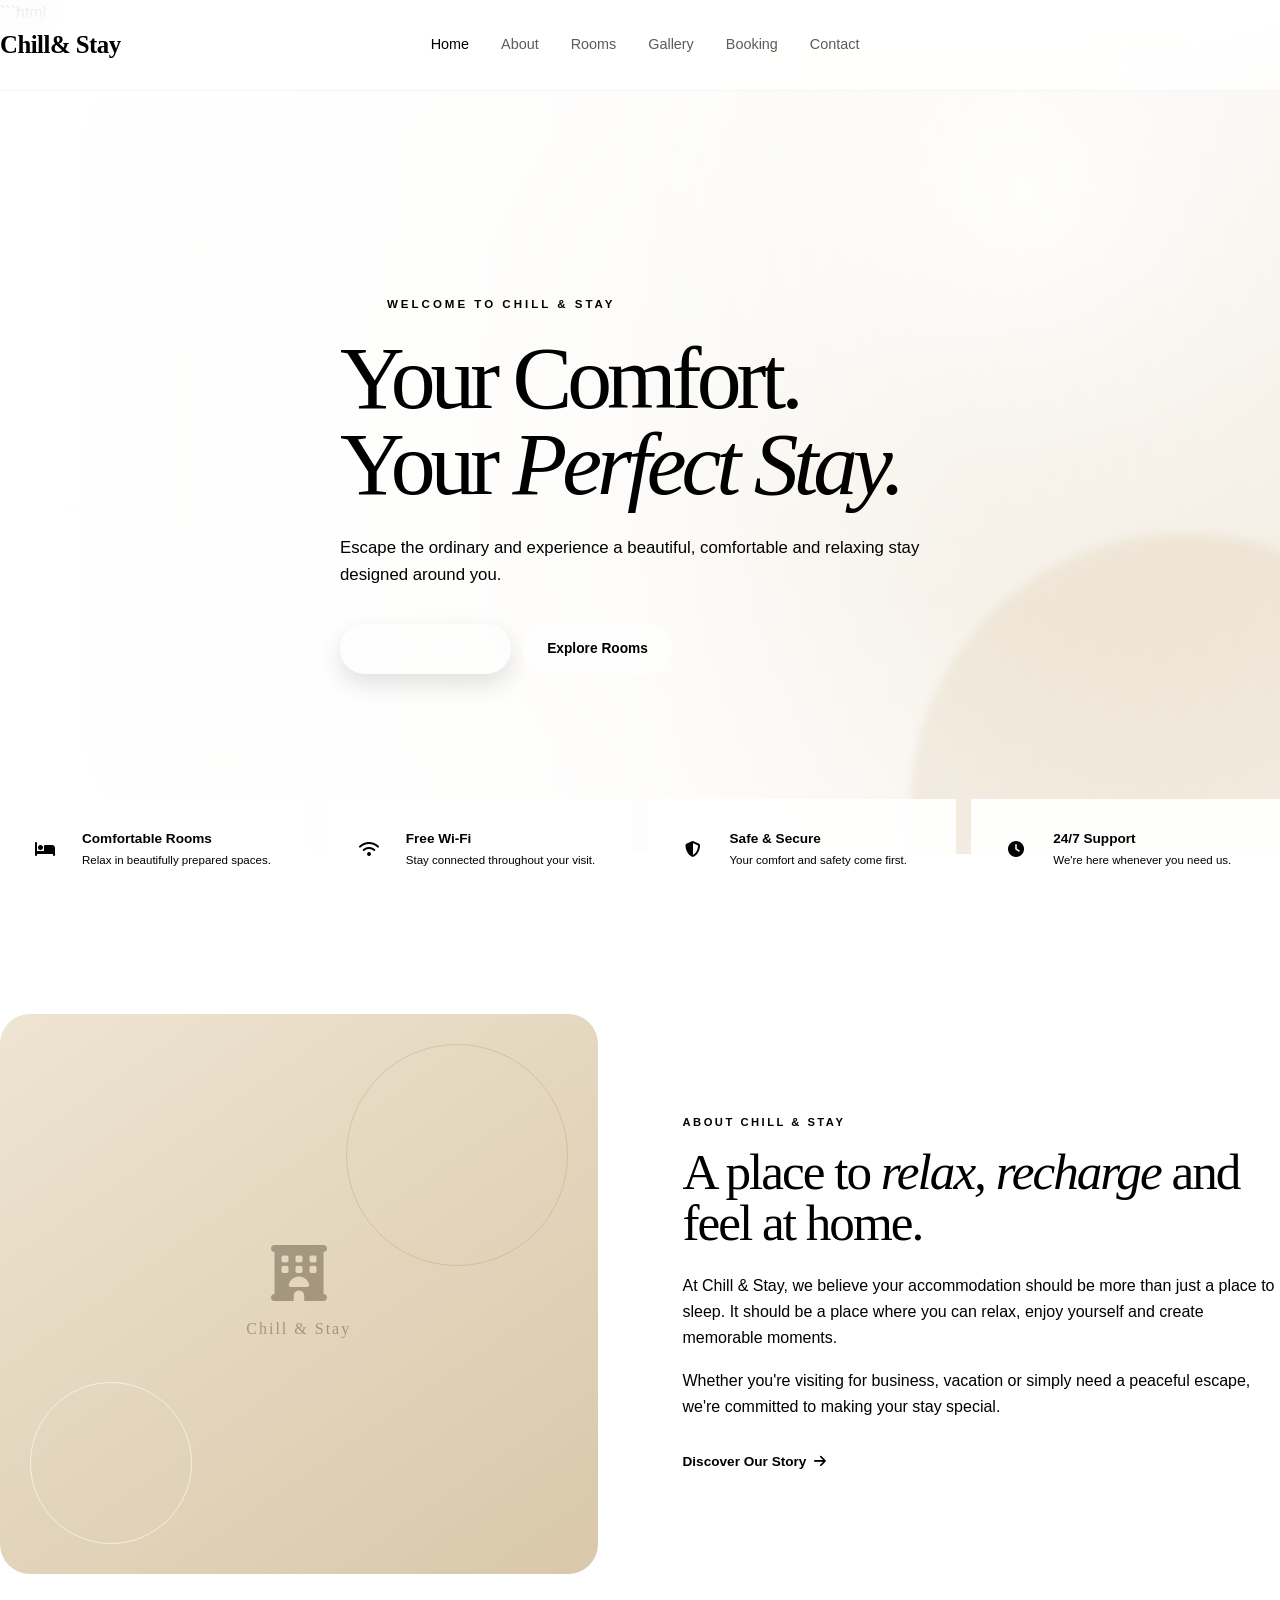
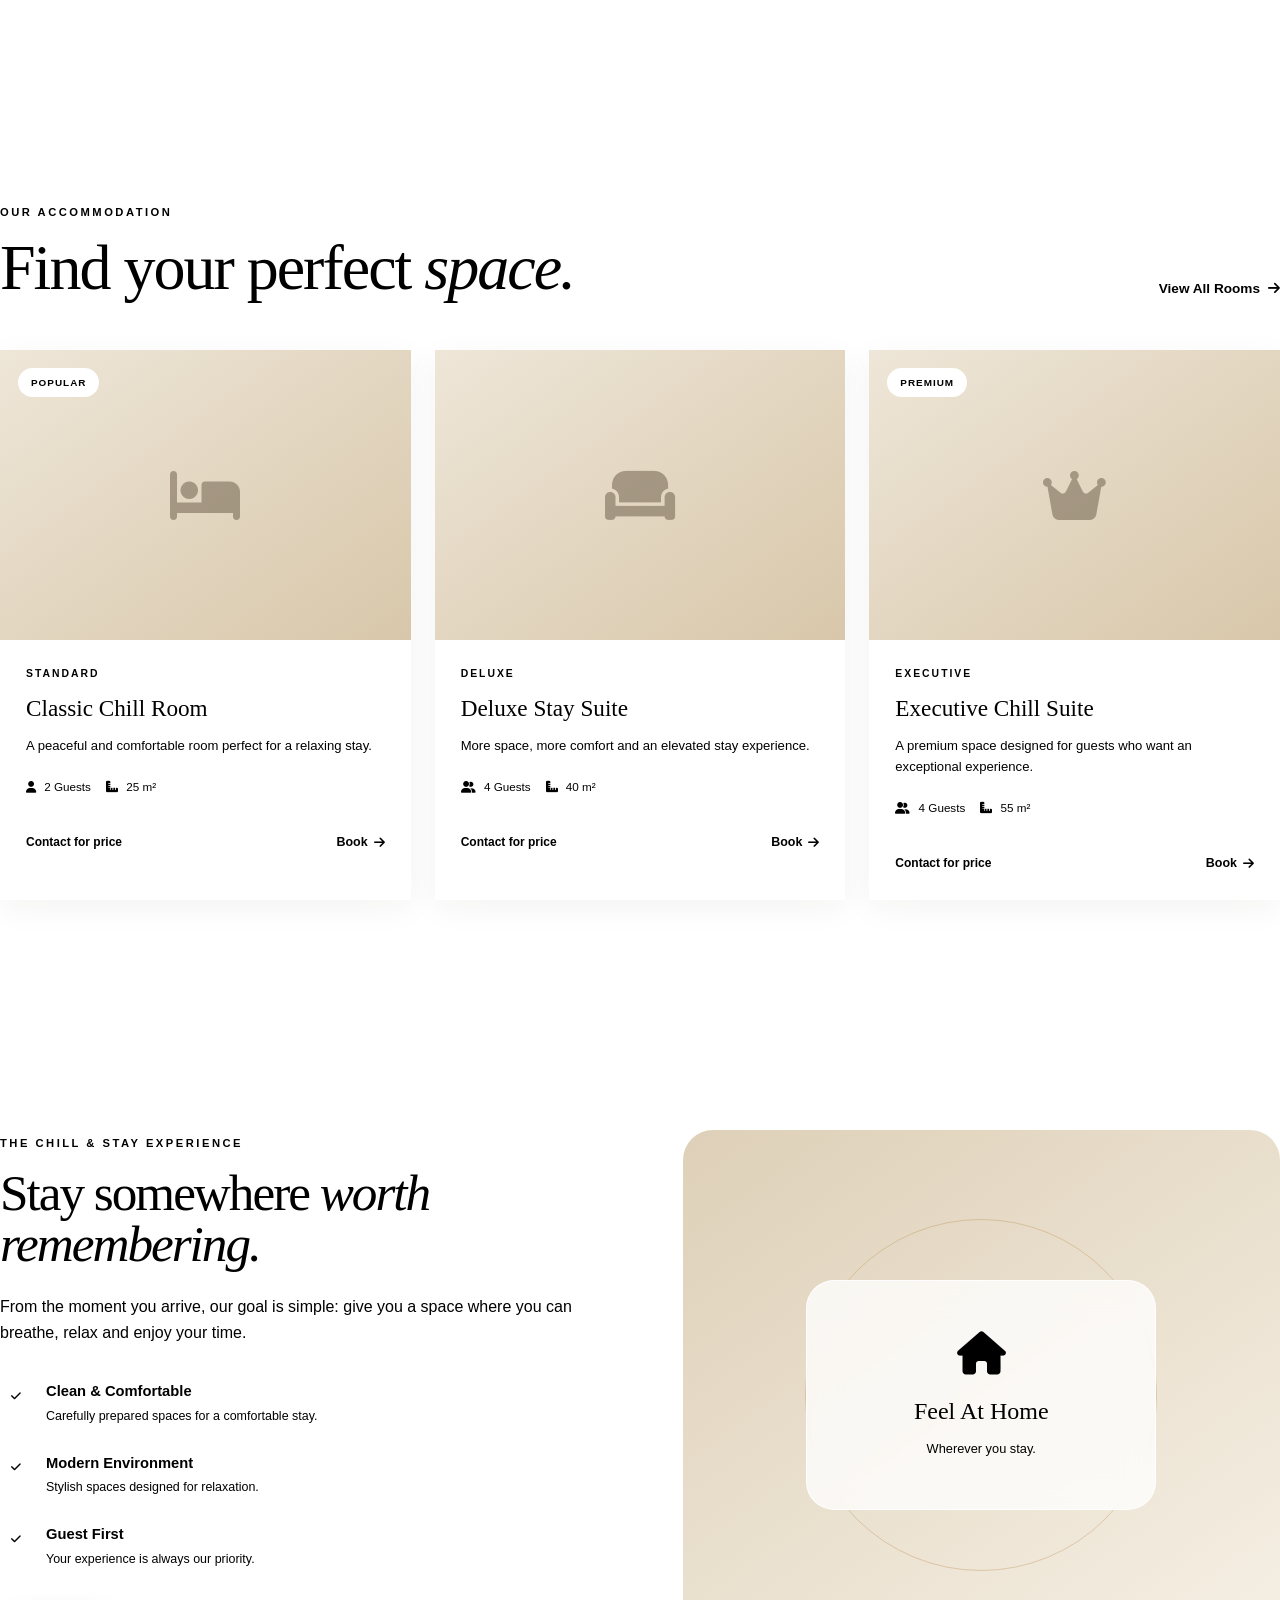
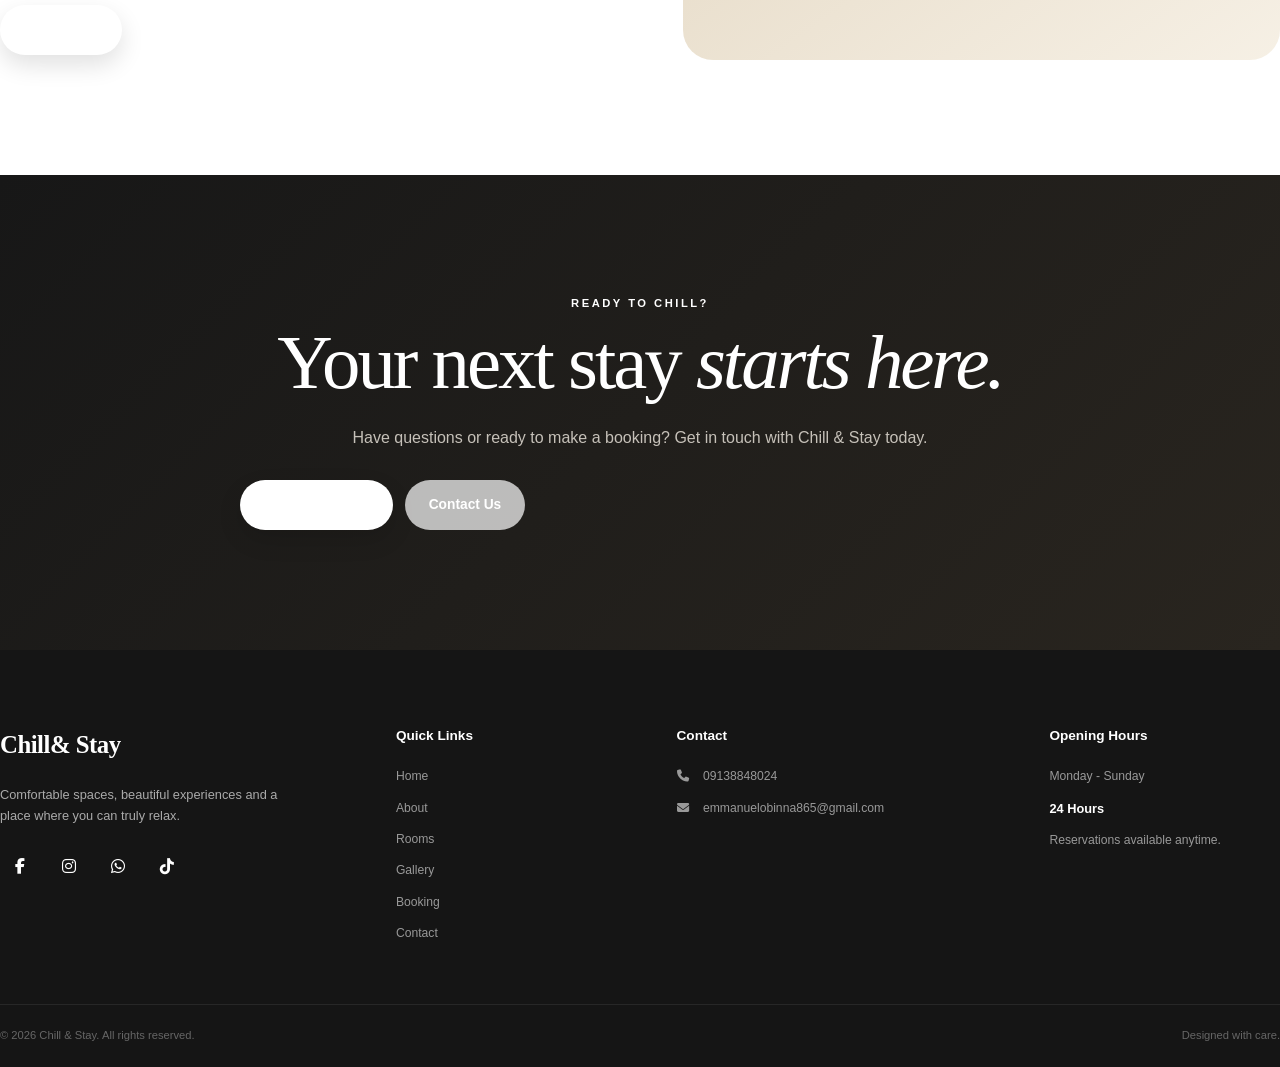
==== PROJECT/index.html @ f6506215 "Add files via upload" ====
```html
<!DOCTYPE html>
<html lang="en">

<head>
    <meta charset="UTF-8">
    <meta name="viewport" content="width=device-width, initial-scale=1.0">

    <title>Chill & Stay | Luxury Short Stay</title>

    <meta
        name="description"
        content="Chill & Stay offers comfortable, stylish and relaxing accommodation for short and extended stays."
    >

    <link rel="stylesheet" href="css/style.css">

    <link
        rel="stylesheet"
        href="https://cdnjs.cloudflare.com/ajax/libs/font-awesome/6.7.2/css/all.min.css"
    >
</head>

<body>

    <!-- ================= HEADER ================= -->

    <header class="header" id="header">

        <div class="container navbar">

            <a href="index.html" class="logo">
                <span>Chill</span> & Stay
            </a>

            <nav class="nav" id="nav">

                <a href="index.html" class="nav-link active">
                    Home
                </a>

                <a href="about.html" class="nav-link">
                    About
                </a>

                <a href="rooms.html" class="nav-link">
                    Rooms
                </a>

                <a href="gallery.html" class="nav-link">
                    Gallery
                </a>

                <a href="booking.html" class="nav-link">
                    Booking
                </a>

                <a href="contact.html" class="nav-link">
                    Contact
                </a>

            </nav>

            <a href="booking.html" class="nav-button">
                Book Now
            </a>

            <button
                class="menu-button"
                id="menuButton"
                aria-label="Open navigation menu"
            >
                <i class="fa-solid fa-bars"></i>
            </button>

        </div>

    </header>


    <!-- ================= HERO ================= -->

    <main>

        <section class="hero" id="home">

            <div class="hero-overlay"></div>

            <div class="container hero-content">

                <span class="hero-small-title">
                    WELCOME TO CHILL & STAY
                </span>

                <h1>
                    Your Comfort.
                    <br>
                    Your <span>Perfect Stay.</span>
                </h1>

                <p>
                    Escape the ordinary and experience a beautiful,
                    comfortable and relaxing stay designed around you.
                </p>

                <div class="hero-buttons">

                    <a href="booking.html" class="btn btn-primary">
                        Book Your Stay
                        <i class="fa-solid fa-arrow-right"></i>
                    </a>

                    <a href="rooms.html" class="btn btn-outline">
                        Explore Rooms
                    </a>

                </div>

            </div>

        </section>


        <!-- ================= QUICK INFO ================= -->

        <section class="quick-info">

            <div class="container quick-info-grid">

                <div class="info-card">

                    <div class="info-icon">
                        <i class="fa-solid fa-bed"></i>
                    </div>

                    <div>
                        <h3>Comfortable Rooms</h3>
                        <p>Relax in beautifully prepared spaces.</p>
                    </div>

                </div>


                <div class="info-card">

                    <div class="info-icon">
                        <i class="fa-solid fa-wifi"></i>
                    </div>

                    <div>
                        <h3>Free Wi-Fi</h3>
                        <p>Stay connected throughout your visit.</p>
                    </div>

                </div>


                <div class="info-card">

                    <div class="info-icon">
                        <i class="fa-solid fa-shield-halved"></i>
                    </div>

                    <div>
                        <h3>Safe & Secure</h3>
                        <p>Your comfort and safety come first.</p>
                    </div>

                </div>


                <div class="info-card">

                    <div class="info-icon">
                        <i class="fa-solid fa-clock"></i>
                    </div>

                    <div>
                        <h3>24/7 Support</h3>
                        <p>We're here whenever you need us.</p>
                    </div>

                </div>

            </div>

        </section>


        <!-- ================= ABOUT PREVIEW ================= -->

        <section class="about-preview section-padding">

            <div class="container about-grid">

                <div class="about-image">

                    <div class="image-placeholder">
                        <i class="fa-solid fa-hotel"></i>
                        <span>Chill & Stay</span>
                    </div>

                </div>


                <div class="about-content">

                    <span class="section-label">
                        ABOUT CHILL & STAY
                    </span>

                    <h2>
                        A place to
                        <span>relax, recharge</span>
                        and feel at home.
                    </h2>

                    <p>
                        At Chill & Stay, we believe your accommodation
                        should be more than just a place to sleep.
                        It should be a place where you can relax,
                        enjoy yourself and create memorable moments.
                    </p>

                    <p>
                        Whether you're visiting for business,
                        vacation or simply need a peaceful escape,
                        we're committed to making your stay special.
                    </p>

                    <a href="about.html" class="text-link">
                        Discover Our Story
                        <i class="fa-solid fa-arrow-right"></i>
                    </a>

                </div>

            </div>

        </section>


        <!-- ================= ROOMS PREVIEW ================= -->

        <section class="rooms-preview section-padding">

            <div class="container">

                <div class="section-heading">

                    <div>
                        <span class="section-label">
                            OUR ACCOMMODATION
                        </span>

                        <h2>
                            Find your perfect
                            <span>space.</span>
                        </h2>
                    </div>

                    <a href="rooms.html" class="text-link">
                        View All Rooms
                        <i class="fa-solid fa-arrow-right"></i>
                    </a>

                </div>


                <div class="room-grid">


                    <!-- ROOM 1 -->

                    <article class="room-card">

                        <div class="room-image">

                            <div class="image-placeholder">
                                <i class="fa-solid fa-bed"></i>
                            </div>

                            <span class="room-tag">
                                POPULAR
                            </span>

                        </div>

                        <div class="room-content">

                            <span class="room-type">
                                STANDARD
                            </span>

                            <h3>
                                Classic Chill Room
                            </h3>

                            <p>
                                A peaceful and comfortable room
                                perfect for a relaxing stay.
                            </p>

                            <div class="room-details">

                                <span>
                                    <i class="fa-solid fa-user"></i>
                                    2 Guests
                                </span>

                                <span>
                                    <i class="fa-solid fa-ruler-combined"></i>
                                    25 m²
                                </span>

                            </div>

                            <div class="room-bottom">

                                <span class="room-price">
                                    Contact for price
                                </span>

                                <a href="booking.html">
                                    Book
                                    <i class="fa-solid fa-arrow-right"></i>
                                </a>

                            </div>

                        </div>

                    </article>


                    <!-- ROOM 2 -->

                    <article class="room-card">

                        <div class="room-image">

                            <div class="image-placeholder">
                                <i class="fa-solid fa-couch"></i>
                            </div>

                        </div>

                        <div class="room-content">

                            <span class="room-type">
                                DELUXE
                            </span>

                            <h3>
                                Deluxe Stay Suite
                            </h3>

                            <p>
                                More space, more comfort and an
                                elevated stay experience.
                            </p>

                            <div class="room-details">

                                <span>
                                    <i class="fa-solid fa-user-group"></i>
                                    4 Guests
                                </span>

                                <span>
                                    <i class="fa-solid fa-ruler-combined"></i>
                                    40 m²
                                </span>

                            </div>

                            <div class="room-bottom">

                                <span class="room-price">
                                    Contact for price
                                </span>

                                <a href="booking.html">
                                    Book
                                    <i class="fa-solid fa-arrow-right"></i>
                                </a>

                            </div>

                        </div>

                    </article>


                    <!-- ROOM 3 -->

                    <article class="room-card">

                        <div class="room-image">

                            <div class="image-placeholder">
                                <i class="fa-solid fa-crown"></i>
                            </div>

                            <span class="room-tag">
                                PREMIUM
                            </span>

                        </div>

                        <div class="room-content">

                            <span class="room-type">
                                EXECUTIVE
                            </span>

                            <h3>
                                Executive Chill Suite
                            </h3>

                            <p>
                                A premium space designed for guests
                                who want an exceptional experience.
                            </p>

                            <div class="room-details">

                                <span>
                                    <i class="fa-solid fa-user-group"></i>
                                    4 Guests
                                </span>

                                <span>
                                    <i class="fa-solid fa-ruler-combined"></i>
                                    55 m²
                                </span>

                            </div>

                            <div class="room-bottom">

                                <span class="room-price">
                                    Contact for price
                                </span>

                                <a href="booking.html">
                                    Book
                                    <i class="fa-solid fa-arrow-right"></i>
                                </a>

                            </div>

                        </div>

                    </article>

                </div>

            </div>

        </section>


        <!-- ================= EXPERIENCE ================= -->

        <section class="experience section-padding">

            <div class="container experience-grid">

                <div class="experience-content">

                    <span class="section-label">
                        THE CHILL & STAY EXPERIENCE
                    </span>

                    <h2>
                        Stay somewhere
                        <span>worth remembering.</span>
                    </h2>

                    <p>
                        From the moment you arrive, our goal is simple:
                        give you a space where you can breathe,
                        relax and enjoy your time.
                    </p>


                    <div class="experience-list">

                        <div class="experience-item">

                            <i class="fa-solid fa-check"></i>

                            <div>
                                <h3>Clean & Comfortable</h3>
                                <p>
                                    Carefully prepared spaces for
                                    a comfortable stay.
                                </p>
                            </div>

                        </div>


                        <div class="experience-item">

                            <i class="fa-solid fa-check"></i>

                            <div>
                                <h3>Modern Environment</h3>
                                <p>
                                    Stylish spaces designed for
                                    relaxation.
                                </p>
                            </div>

                        </div>


                        <div class="experience-item">

                            <i class="fa-solid fa-check"></i>

                            <div>
                                <h3>Guest First</h3>
                                <p>
                                    Your experience is always
                                    our priority.
                                </p>
                            </div>

                        </div>

                    </div>

                    <a href="about.html" class="btn btn-primary">
                        Learn More
                    </a>

                </div>


                <div class="experience-visual">

                    <div class="experience-card">

                        <i class="fa-solid fa-house"></i>

                        <strong>
                            Feel At Home
                        </strong>

                        <span>
                            Wherever you stay.
                        </span>

                    </div>

                </div>

            </div>

        </section>


        <!-- ================= CTA ================= -->

        <section class="cta">

            <div class="container cta-content">

                <span class="section-label">
                    READY TO CHILL?
                </span>

                <h2>
                    Your next stay
                    <span>starts here.</span>
                </h2>

                <p>
                    Have questions or ready to make a booking?
                    Get in touch with Chill & Stay today.
                </p>

                <div class="cta-buttons">

                    <a href="booking.html" class="btn btn-primary">
                        Make a Booking
                    </a>

                    <a href="contact.html" class="btn btn-outline">
                        Contact Us
                    </a>

                </div>

            </div>

        </section>

    </main>


    <!-- ================= FOOTER ================= -->

    <footer class="footer">

        <div class="container footer-grid">


            <div class="footer-about">

                <a href="index.html" class="logo">
                    <span>Chill</span> & Stay
                </a>

                <p>
                    Comfortable spaces, beautiful experiences
                    and a place where you can truly relax.
                </p>

                <div class="social-links">

                    <a href="#" aria-label="Facebook">
                        <i class="fa-brands fa-facebook-f"></i>
                    </a>

                    <a href="#" aria-label="Instagram">
                        <i class="fa-brands fa-instagram"></i>
                    </a>

                    <a href="#" aria-label="WhatsApp">
                        <i class="fa-brands fa-whatsapp"></i>
                    </a>

                    <a href="#" aria-label="TikTok">
                        <i class="fa-brands fa-tiktok"></i>
                    </a>

                </div>

            </div>


            <div class="footer-column">

                <h3>Quick Links</h3>

                <a href="index.html">Home</a>
                <a href="about.html">About</a>
                <a href="rooms.html">Rooms</a>
                <a href="gallery.html">Gallery</a>
                <a href="booking.html">Booking</a>
                <a href="contact.html">Contact</a>

            </div>


            <div class="footer-column">

                <h3>Contact</h3>

                <a href="tel:09138848024">
                    <i class="fa-solid fa-phone"></i>
                    09138848024
                </a>

                <a href="mailto:emmanuelobinna865@gmail.com">
                    <i class="fa-solid fa-envelope"></i>
                    emmanuelobinna865@gmail.com
                </a>

            </div>


            <div class="footer-column">

                <h3>Opening Hours</h3>

                <p>
                    Monday - Sunday
                </p>

                <strong>
                    24 Hours
                </strong>

                <p>
                    Reservations available anytime.
                </p>

            </div>

        </div>


        <div class="footer-bottom">

            <div class="container">

                <p>
                    © 2026 Chill & Stay.
                    All rights reserved.
                </p>

                <p>
                    Designed with care.
                </p>

            </div>

        </div>

    </footer>


    <!-- ================= BACK TO TOP ================= -->

    <button
        class="back-to-top"
        id="backToTop"
        aria-label="Back to top"
    >
        <i class="fa-solid fa-arrow-up"></i>
    </button>


    <!-- JAVASCRIPT -->

    <script src="js/script.js"></script>

</body>

</html>
---- PROJECT/css/style.css ----
```css
/* =========================================================
   CHILL & STAY
   LUXURY LIGHT DESIGN
   ========================================================= */


/* =========================================================
   01. ROOT
   ========================================================= */

:root {
    --primary: #171717;
    --secondary: #55514b;
    --muted: #77736d;

    --cream: #f7f4ee;
    --cream-dark: #eee9df;
    --white: #ffffff;

    --gold: #b78a4a;
    --gold-light: #d0aa70;

    --border: #e7e1d7;

    --shadow: 0 20px 60px rgba(35, 30, 22, 0.10);
    --shadow-small: 0 10px 30px rgba(35, 30, 22, 0.08);

    --radius: 22px;
    --radius-small: 14px;

    --container: 1180px;

    --transition: 0.35s ease;
}


/* =========================================================
   02. RESET
   ========================================================= */

* {
    margin: 0;
    padding: 0;
    box-sizing: border-box;
}

html {
    scroll-behavior: smooth;
}

body {
    font-family:
        Inter,
        "Segoe UI",
        Arial,
        sans-serif;

    background: var(--white);

    color: var(--primary);

    line-height: 1.6;

    overflow-x: hidden;
}

body.no-scroll {
    overflow: hidden;
}

a {
    text-decoration: none;
    color: inherit;
}

button,
input,
textarea,
select {
    font: inherit;
}

button {
    border: none;
    cursor: pointer;
}

img {
    width: 100%;
    display: block;
}


/* =========================================================
   03. CONTAINER
   ========================================================= */

.container {
    width: min(92%, var(--container));

    margin: 0 auto;
}


/* =========================================================
   04. HEADER
   ========================================================= */

.header {
    position: fixed;

    top: 0;
    left: 0;

    width: 100%;

    z-index: 1000;

    padding: 22px 0;

    background: rgba(255, 255, 255, 0.82);

    backdrop-filter: blur(18px);

    -webkit-backdrop-filter: blur(18px);

    border-bottom: 1px solid rgba(0, 0, 0, 0.04);

    transition:
        padding var(--transition),
        box-shadow var(--transition),
        background var(--transition);
}

.header.scrolled {
    padding: 14px 0;

    background: rgba(255, 255, 255, 0.95);

    box-shadow: var(--shadow-small);
}

.navbar {
    display: flex;

    align-items: center;

    justify-content: space-between;

    gap: 30px;
}


/* =========================================================
   05. LOGO
   ========================================================= */

.logo {
    display: inline-flex;

    align-items: center;

    font-family: Georgia, "Times New Roman", serif;

    font-size: 1.55rem;

    font-weight: 700;

    letter-spacing: -0.5px;

    white-space: nowrap;
}

.logo span {
    color: var(--gold);
}


/* =========================================================
   06. NAVIGATION
   ========================================================= */

.nav {
    display: flex;

    align-items: center;

    gap: 32px;
}

.nav a {
    position: relative;

    color: #5f5b55;

    font-size: 0.9rem;

    font-weight: 500;

    transition: color var(--transition);
}

.nav a:hover,
.nav a.active {
    color: var(--primary);
}

.nav a::after {
    content: "";

    position: absolute;

    left: 0;

    bottom: -8px;

    width: 0;

    height: 2px;

    background: var(--gold);

    transition: width var(--transition);
}

.nav a:hover::after,
.nav a.active::after {
    width: 100%;
}


/* =========================================================
   07. NAV BUTTON
   ========================================================= */

.nav-button {
    display: inline-flex;

    align-items: center;

    justify-content: center;

    padding: 12px 22px;

    border-radius: 50px;

    background: var(--primary);

    color: white;

    font-size: 0.85rem;

    font-weight: 700;

    transition: var(--transition);
}

.nav-button:hover {
    background: var(--gold);

    transform: translateY(-2px);

    box-shadow:
        0 10px 25px rgba(183, 138, 74, 0.25);
}


/* =========================================================
   08. MENU BUTTON
   ========================================================= */

.menu-button {
    display: none;

    width: 44px;
    height: 44px;

    align-items: center;
    justify-content: center;

    border-radius: 50%;

    background: var(--cream);

    color: var(--primary);

    border: 1px solid var(--border);

    font-size: 1rem;
}


/* =========================================================
   09. HERO
   ========================================================= */

.hero {
    position: relative;

    min-height: 92vh;

    display: flex;

    align-items: center;

    overflow: hidden;

    background:
        linear-gradient(
            90deg,
            rgba(255, 255, 255, 0.97),
            rgba(255, 255, 255, 0.83),
            rgba(255, 255, 255, 0.20)
        ),
        radial-gradient(
            circle at 75% 50%,
            #e9ddc8,
            #f8f5ef 50%,
            #ffffff
        );
}

.hero::after {
    content: "";

    position: absolute;

    width: 550px;

    height: 550px;

    right: -180px;

    bottom: -230px;

    border-radius: 50%;

    background: rgba(183, 138, 74, 0.10);

    filter: blur(5px);
}

.hero-overlay {
    position: absolute;

    inset: 0;

    background:
        radial-gradient(
            circle at 80% 20%,
            rgba(255, 255, 255, 0.9),
            transparent 35%
        );
}

.hero-content {
    position: relative;

    z-index: 2;

    max-width: 720px;

    padding-top: 90px;
}

.hero-small-title {
    display: inline-flex;

    align-items: center;

    gap: 12px;

    margin-bottom: 22px;

    color: var(--gold);

    font-size: 0.72rem;

    font-weight: 800;

    letter-spacing: 3px;
}

.hero-small-title::before {
    content: "";

    width: 35px;

    height: 1px;

    background: var(--gold);
}

.hero h1 {
    font-family:
        Georgia,
        "Times New Roman",
        serif;

    font-size: clamp(3.5rem, 7vw, 6.5rem);

    font-weight: 500;

    line-height: 0.96;

    letter-spacing: -5px;

    color: var(--primary);

    margin-bottom: 28px;
}

.hero h1 span {
    color: var(--gold);

    font-style: italic;
}

.hero p {
    max-width: 600px;

    color: var(--secondary);

    font-size: 1.05rem;

    margin-bottom: 35px;
}


/* =========================================================
   10. BUTTONS
   ========================================================= */

.btn {
    display: inline-flex;

    align-items: center;

    justify-content: center;

    gap: 10px;

    min-height: 50px;

    padding: 13px 24px;

    border-radius: 50px;

    font-size: 0.86rem;

    font-weight: 700;

    transition: var(--transition);
}

.btn-primary {
    background: var(--primary);

    color: white;

    box-shadow:
        0 10px 25px rgba(0, 0, 0, 0.12);
}

.btn-primary:hover {
    background: var(--gold);

    transform: translateY(-3px);

    box-shadow:
        0 15px 30px rgba(183, 138, 74, 0.22);
}

.btn-outline {
    background: rgba(255, 255, 255, 0.7);

    color: var(--primary);

    border: 1px solid var(--border);
}

.btn-outline:hover {
    border-color: var(--gold);

    color: var(--gold);

    transform: translateY(-3px);
}

.hero-buttons,
.cta-buttons {
    display: flex;

    flex-wrap: wrap;

    gap: 12px;
}


/* =========================================================
   11. QUICK INFO
   ========================================================= */

.quick-info {
    position: relative;

    z-index: 5;

    margin-top: -55px;
}

.quick-info-grid {
    display: grid;

    grid-template-columns: repeat(4, 1fr);

    gap: 15px;
}

.info-card {
    display: flex;

    align-items: center;

    gap: 14px;

    padding: 22px;

    min-height: 100px;

    background:
        rgba(255, 255, 255, 0.94);

    border: 1px solid var(--border);

    border-radius: var(--radius);

    box-shadow: var(--shadow-small);

    transition: var(--transition);
}

.info-card:hover {
    transform: translateY(-7px);

    border-color: #d9c7a8;

    box-shadow: var(--shadow);
}

.info-icon {
    width: 46px;

    height: 46px;

    flex-shrink: 0;

    display: grid;

    place-items: center;

    border-radius: 14px;

    background: var(--cream);

    color: var(--gold);
}

.info-card h3 {
    font-size: 0.85rem;

    margin-bottom: 2px;
}

.info-card p {
    color: var(--muted);

    font-size: 0.72rem;
}


/* =========================================================
   12. SECTION
   ========================================================= */

.section-padding {
    padding: 115px 0;
}

.section-label {
    display: inline-block;

    margin-bottom: 14px;

    color: var(--gold);

    font-size: 0.7rem;

    font-weight: 800;

    letter-spacing: 2.5px;
}

.section-heading {
    display: flex;

    justify-content: space-between;

    align-items: flex-end;

    gap: 30px;

    margin-bottom: 50px;
}

.section-heading.centered {
    display: block;

    max-width: 720px;

    margin-left: auto;

    margin-right: auto;

    text-align: center;
}

.section-heading h2 {
    font-family:
        Georgia,
        "Times New Roman",
        serif;

    font-size: clamp(2.4rem, 5vw, 4.2rem);

    font-weight: 500;

    line-height: 1;

    letter-spacing: -2px;
}

.section-heading h2 span {
    color: var(--gold);

    font-style: italic;
}

.section-heading p {
    color: var(--muted);

    margin-top: 14px;
}


/* =========================================================
   13. ABOUT
   ========================================================= */

.about-preview {
    background: var(--cream);
}

.about-grid {
    display: grid;

    grid-template-columns: 1fr 1fr;

    align-items: center;

    gap: 85px;
}

.about-image {
    min-height: 560px;

    position: relative;

    overflow: hidden;

    border-radius: 30px;

    background:
        linear-gradient(
            145deg,
            #eee4d2,
            #d9c8a9
        );

    box-shadow: var(--shadow);
}

.about-image::before {
    content: "";

    position: absolute;

    width: 220px;
    height: 220px;

    top: 30px;
    right: 30px;

    border-radius: 50%;

    border: 1px solid rgba(183, 138, 74, 0.3);
}

.about-image::after {
    content: "";

    position: absolute;

    width: 160px;
    height: 160px;

    bottom: 30px;
    left: 30px;

    border-radius: 50%;

    border: 1px solid rgba(255, 255, 255, 0.6);
}

.image-placeholder {
    width: 100%;
    height: 100%;

    min-height: inherit;

    display: flex;

    flex-direction: column;

    align-items: center;

    justify-content: center;

    gap: 15px;

    color: rgba(70, 55, 35, 0.4);

    font-size: 3.5rem;
}

.image-placeholder span {
    font-family: Georgia, serif;

    font-size: 1rem;

    letter-spacing: 2px;
}

.about-content h2,
.experience-content h2 {
    font-family: Georgia, "Times New Roman", serif;

    font-size: clamp(2.4rem, 4vw, 4rem);

    font-weight: 500;

    line-height: 1;

    letter-spacing: -2px;

    margin-bottom: 25px;
}

.about-content h2 span,
.experience-content h2 span {
    color: var(--gold);

    font-style: italic;
}

.about-content p,
.experience-content > p {
    color: var(--secondary);

    margin-bottom: 18px;
}

.text-link {
    display: inline-flex;

    align-items: center;

    gap: 8px;

    margin-top: 14px;

    color: var(--gold);

    font-size: 0.85rem;

    font-weight: 800;

    transition: var(--transition);
}

.text-link:hover {
    gap: 14px;
}


/* =========================================================
   14. ROOMS
   ========================================================= */

.rooms-preview {
    background: white;
}

.room-grid {
    display: grid;

    grid-template-columns: repeat(3, 1fr);

    gap: 24px;
}

.room-card {
    overflow: hidden;

    background: white;

    border: 1px solid var(--border);

    border-radius: var(--radius);

    box-shadow: 0 8px 30px rgba(40, 35, 25, 0.05);

    transition: var(--transition);
}

.room-card:hover {
    transform: translateY(-9px);

    box-shadow: var(--shadow);

    border-color: #d9c6a4;
}

.room-image {
    position: relative;

    height: 290px;

    overflow: hidden;

    background:
        linear-gradient(
            145deg,
            #eee6d8,
            #d8c7aa
        );
}

.room-image .image-placeholder {
    min-height: 290px;

    transition: transform 0.5s ease;
}

.room-card:hover .room-image .image-placeholder {
    transform: scale(1.06);
}

.room-tag {
    position: absolute;

    top: 18px;
    left: 18px;

    padding: 7px 13px;

    border-radius: 50px;

    background: white;

    color: var(--gold);

    font-size: 0.62rem;

    font-weight: 800;

    letter-spacing: 1px;

    box-shadow: var(--shadow-small);
}

.room-content {
    padding: 26px;
}

.room-type {
    color: var(--gold);

    font-size: 0.65rem;

    font-weight: 800;

    letter-spacing: 2px;
}

.room-content h3 {
    font-family: Georgia, serif;

    font-size: 1.45rem;

    font-weight: 500;

    margin: 8px 0;
}

.room-content p {
    color: var(--muted);

    font-size: 0.82rem;

    margin-bottom: 22px;
}

.room-details {
    display: flex;

    flex-wrap: wrap;

    gap: 15px;

    padding-bottom: 18px;

    border-bottom: 1px solid var(--border);

    color: var(--secondary);

    font-size: 0.73rem;
}

.room-details i {
    color: var(--gold);

    margin-right: 5px;
}

.room-bottom {
    display: flex;

    align-items: center;

    justify-content: space-between;

    gap: 15px;

    padding-top: 18px;
}

.room-price {
    color: var(--secondary);

    font-size: 0.75rem;

    font-weight: 700;
}

.room-bottom a {
    display: inline-flex;

    align-items: center;

    gap: 6px;

    color: var(--gold);

    font-size: 0.78rem;

    font-weight: 800;

    transition: var(--transition);
}

.room-bottom a:hover {
    gap: 10px;
}


/* =========================================================
   15. EXPERIENCE
   ========================================================= */

.experience {
    background: var(--cream);
}

.experience-grid {
    display: grid;

    grid-template-columns: 1fr 1fr;

    gap: 85px;

    align-items: center;
}

.experience-list {
    display: grid;

    gap: 25px;

    margin: 35px 0;
}

.experience-item {
    display: flex;

    align-items: flex-start;

    gap: 14px;
}

.experience-item > i {
    width: 32px;

    height: 32px;

    flex-shrink: 0;

    display: grid;

    place-items: center;

    border-radius: 50%;

    background: white;

    color: var(--gold);

    box-shadow: var(--shadow-small);

    font-size: 0.7rem;
}

.experience-item h3 {
    font-size: 0.92rem;

    margin-bottom: 3px;
}

.experience-item p {
    color: var(--muted);

    font-size: 0.78rem;
}

.experience-visual {
    min-height: 530px;

    display: grid;

    place-items: center;

    border-radius: 30px;

    background:
        linear-gradient(
            145deg,
            #ded0b8,
            #f6f0e5
        );

    position: relative;

    overflow: hidden;
}

.experience-visual::before {
    content: "";

    position: absolute;

    width: 350px;
    height: 350px;

    border-radius: 50%;

    border: 1px solid rgba(183, 138, 74, 0.35);
}

.experience-card {
    position: relative;

    z-index: 2;

    width: min(75%, 350px);

    padding: 50px 30px;

    display: flex;

    flex-direction: column;

    align-items: center;

    text-align: center;

    gap: 8px;

    border-radius: 28px;

    background: rgba(255, 255, 255, 0.78);

    border: 1px solid rgba(255, 255, 255, 0.9);

    backdrop-filter: blur(15px);

    box-shadow: var(--shadow);
}

.experience-card i {
    color: var(--gold);

    font-size: 2.7rem;

    margin-bottom: 10px;
}

.experience-card strong {
    font-family: Georgia, serif;

    font-size: 1.5rem;

    font-weight: 500;
}

.experience-card span {
    color: var(--muted);

    font-size: 0.8rem;
}


/* =========================================================
   16. CTA
   ========================================================= */

.cta {
    padding: 120px 0;

    text-align: center;

    background:
        linear-gradient(
            135deg,
            #171717,
            #29251f
        );

    color: white;
}

.cta-content {
    max-width: 800px;

    margin: auto;
}

.cta h2 {
    font-family: Georgia, serif;

    font-size: clamp(2.8rem, 6vw, 5.3rem);

    font-weight: 500;

    line-height: 0.95;

    letter-spacing: -3px;

    margin-bottom: 25px;
}

.cta h2 span {
    color: var(--gold-light);

    font-style: italic;
}

.cta p {
    max-width: 600px;

    margin: 0 auto 30px;

    color: #c6c1b9;
}

.cta .btn-primary {
    background: white;

    color: var(--primary);
}

.cta .btn-primary:hover {
    background: var(--gold-light);
}


/* =========================================================
   17. PAGE HERO
   ========================================================= */

.page-hero {
    min-height: 55vh;

    display: flex;

    align-items: center;

    justify-content: center;

    text-align: center;

    padding-top: 100px;

    background:
        radial-gradient(
            circle at center,
            #eee5d5,
            #ffffff 65%
        );
}

.page-hero .container {
    max-width: 800px;
}

.page-hero span {
    color: var(--gold);

    font-size: 0.7rem;

    font-weight: 800;

    letter-spacing: 3px;
}

.page-hero h1 {
    font-family: Georgia, serif;

    font-size: clamp(3.2rem, 7vw, 5.8rem);

    font-weight: 500;

    line-height: 1;

    letter-spacing: -4px;

    margin: 15px 0;
}

.page-hero p {
    color: var(--muted);
}


/* =========================================================
   18. FEATURES
   ========================================================= */

.feature-grid {
    display: grid;

    grid-template-columns: repeat(4, 1fr);

    gap: 20px;
}

.feature-card {
    padding: 32px;

    border-radius: var(--radius);

    background: white;

    border: 1px solid var(--border);

    box-shadow: 0 8px 30px rgba(35, 30, 22, 0.04);

    transition: var(--transition);
}

.feature-card:hover {
    transform: translateY(-8px);

    border-color: #d9c6a4;

    box-shadow: var(--shadow);
}

.feature-card i {
    color: var(--gold);

    font-size: 1.4rem;

    margin-bottom: 20px;
}

.feature-card h3 {
    margin-bottom: 8px;
}

.feature-card p {
    color: var(--muted);

    font-size: 0.8rem;
}


/* =========================================================
   19. FILTERS
   ========================================================= */

.filter-buttons,
.gallery-filters {
    display: flex;

    justify-content: center;

    flex-wrap: wrap;

    gap: 9px;

    margin-bottom: 40px;
}

.filter-btn,
.gallery-filter {
    padding: 10px 18px;

    border-radius: 50px;

    background: white;

    color: var(--secondary);

    border: 1px solid var(--border);

    transition: var(--transition);
}

.filter-btn:hover,
.filter-btn.active,
.gallery-filter:hover,
.gallery-filter.active {
    background: var(--primary);

    color: white;

    border-color: var(--primary);
}


/* =========================================================
   20. GALLERY
   ========================================================= */

.gallery-grid {
    display: grid;

    grid-template-columns: repeat(3, 1fr);

    gap: 18px;
}

.gallery-item {
    position: relative;

    min-height: 320px;

    overflow: hidden;

    border-radius: var(--radius);

    background:
        linear-gradient(
            145deg,
            #eee5d7,
            #d6c4a6
        );

    border: 1px solid var(--border);

    transition: var(--transition);
}

.gallery-item:hover {
    transform: translateY(-5px);

    box-shadow: var(--shadow);
}

.gallery-placeholder {
    width: 100%;
    height: 100%;

    min-height: 320px;

    display: flex;

    flex-direction: column;

    align-items: center;

    justify-content: center;

    gap: 15px;

    color: rgba(80, 60, 35, 0.35);

    font-size: 2.5rem;
}

.gallery-placeholder span {
    font-family: Georgia, serif;

    color: rgba(60, 50, 40, 0.55);

    font-size: 0.95rem;

    letter-spacing: 1px;
}

.gallery-view {
    position: absolute;

    right: 18px;

    bottom: 18px;

    width: 44px;
    height: 44px;

    display: grid;

    place-items: center;

    border-radius: 50%;

    background: rgba(255, 255, 255, 0.85);

    color: var(--primary);

    transition: var(--transition);

    box-shadow: var(--shadow-small);
}

.gallery-view:hover {
    background: var(--gold);

    color: white;

    transform: rotate(10deg);
}


/* =========================================================
   21. LIGHTBOX
   ========================================================= */

.lightbox {
    position: fixed;

    inset: 0;

    z-index: 2000;

    display: none;

    align-items: center;

    justify-content: center;

    padding: 25px;

    background: rgba(20, 18, 15, 0.88);

    backdrop-filter: blur(10px);
}

.lightbox.active {
    display: flex;
}

.lightbox-content {
    width: min(900px, 90vw);

    height: min(650px, 80vh);

    overflow: hidden;

    border-radius: 25px;

    background: var(--cream);

    box-shadow: 0 30px 100px rgba(0, 0, 0, 0.35);
}

.lightbox-placeholder {
    height: 100%;

    display: flex;

    flex-direction: column;

    align-items: center;

    justify-content: center;

    gap: 15px;

    color: rgba(80, 60, 35, 0.35);

    font-size: 4rem;
}

.lightbox-placeholder span {
    font-family: Georgia, serif;

    color: var(--secondary);

    font-size: 1rem;
}

.lightbox-close,
.lightbox-prev,
.lightbox-next {
    position: absolute;

    width: 48px;
    height: 48px;

    display: grid;

    place-items: center;

    border-radius: 50%;

    background: white;

    color: var(--primary);

    transition: var(--transition);

    box-shadow: var(--shadow-small);
}

.lightbox-close:hover,
.lightbox-prev:hover,
.lightbox-next:hover {
    background: var(--gold);

    color: white;
}

.lightbox-close {
    top: 25px;

    right: 25px;
}

.lightbox-prev {
    left: 25px;
}

.lightbox-next {
    right: 25px;
}


/* =========================================================
   22. FORMS
   ========================================================= */

.booking-grid {
    display: grid;

    grid-template-columns: 1.45fr 0.7fr;

    gap: 55px;

    align-items: start;
}

.booking-form-wrapper,
.contact-form-wrapper {
    padding: 38px;

    border-radius: 28px;

    background: white;

    border: 1px solid var(--border);

    box-shadow: var(--shadow-small);
}

.booking-form {
    display: grid;

    gap: 20px;
}

.form-row {
    display: grid;

    grid-template-columns: 1fr 1fr;

    gap: 18px;
}

.form-group {
    display: flex;

    flex-direction: column;

    gap: 8px;
}

.form-group label {
    color: var(--primary);

    font-size: 0.78rem;

    font-weight: 700;
}

.form-group input,
.form-group select,
.form-group textarea {
    width: 100%;

    padding: 14px 16px;

    outline: none;

    border-radius: 12px;

    background: #faf9f6;

    color: var(--primary);

    border: 1px solid var(--border);

    transition: var(--transition);
}

.form-group input::placeholder,
.form-group textarea::placeholder {
    color: #aaa49b;
}

.form-group input:focus,
.form-group select:focus,
.form-group textarea:focus {
    background: white;

    border-color: var(--gold);

    box-shadow:
        0 0 0 4px rgba(183, 138, 74, 0.09);
}

.form-group textarea {
    resize: vertical;

    min-height: 140px;
}

.form-error {
    color: #c0392b;

    font-size: 0.68rem;
}

.booking-submit {
    width: fit-content;

    margin-top: 5px;
}


/* =========================================================
   23. BOOKING SIDEBAR
   ========================================================= */

.booking-sidebar {
    display: grid;

    gap: 16px;

    position: sticky;

    top: 100px;
}

.booking-info-card {
    padding: 25px;

    border-radius: var(--radius);

    background: var(--cream);

    border: 1px solid var(--border);

    transition: var(--transition);
}

.booking-info-card:hover {
    transform: translateY(-4px);

    box-shadow: var(--shadow-small);
}

.booking-info-icon {
    width: 45px;
    height: 45px;

    display: grid;

    place-items: center;

    border-radius: 13px;

    background: white;

    color: var(--gold);

    margin-bottom: 15px;
}

.booking-info-card h3 {
    font-family: Georgia, serif;

    font-weight: 500;

    margin-bottom: 5px;
}

.booking-info-card p {
    color: var(--muted);

    font-size: 0.78rem;

    margin-bottom: 9px;
}

.booking-info-card a {
    color: var(--gold);

    font-size: 0.8rem;

    font-weight: 800;

    word-break: break-word;
}


/* =========================================================
   24. CONTACT
   ========================================================= */

.contact-grid {
    display: grid;

    grid-template-columns: 0.9fr 1.1fr;

    gap: 70px;

    align-items: start;
}

.contact-info h2 {
    font-family: Georgia, serif;

    font-size: clamp(2.5rem, 5vw, 4.1rem);

    font-weight: 500;

    line-height: 1;

    letter-spacing: -2px;

    margin-bottom: 20px;
}

.contact-info h2 span {
    color: var(--gold);

    font-style: italic;
}

.contact-info > p {
    max-width: 520px;

    color: var(--secondary);

    margin-bottom: 35px;
}

.contact-list {
    display: grid;

    gap: 25px;
}

.contact-item {
    display: flex;

    align-items: center;

    gap: 15px;
}

.contact-icon {
    width: 48px;
    height: 48px;

    display: grid;

    place-items: center;

    flex-shrink: 0;

    border-radius: 14px;

    background: var(--cream);

    color: var(--gold);
}

.contact-item span {
    display: block;

    color: var(--muted);

    font-size: 0.72rem;
}

.contact-item a,
.contact-item strong {
    font-size: 0.88rem;
}

.contact-item a {
    transition: var(--transition);
}

.contact-item a:hover {
    color: var(--gold);
}

.contact-social {
    margin-top: 40px;

    padding-top: 30px;

    border-top: 1px solid var(--border);
}

.contact-social > span {
    display: block;

    color: var(--muted);

    font-size: 0.75rem;

    margin-bottom: 15px;
}


/* =========================================================
   25. SOCIAL
   ========================================================= */

.social-links {
    display: flex;

    gap: 9px;
}

.social-links a {
    width: 40px;
    height: 40px;

    display: grid;

    place-items: center;

    border-radius: 50%;

    background: var(--cream);

    border: 1px solid var(--border);

    color: var(--secondary);

    transition: var(--transition);
}

.social-links a:hover {
    background: var(--gold);

    color: white;

    border-color: var(--gold);

    transform: translateY(-3px);
}


/* =========================================================
   26. FAQ
   ========================================================= */

.faq-section {
    background: var(--cream);
}

.faq-container {
    max-width: 850px;

    margin: auto;
}

.faq-item {
    border-bottom: 1px solid var(--border);
}

.faq-question {
    width: 100%;

    display: flex;

    align-items: center;

    justify-content: space-between;

    gap: 20px;

    padding: 23px 0;

    background: transparent;

    color: var(--primary);

    text-align: left;

    font-weight: 700;
}

.faq-question i {
    color: var(--gold);

    transition: var(--transition);
}

.faq-item.active .faq-question i {
    transform: rotate(45deg);
}

.faq-answer {
    max-height: 0;

    overflow: hidden;

    transition: max-height 0.4s ease;
}

.faq-answer p {
    color: var(--muted);

    font-size: 0.84rem;

    padding-bottom: 22px;
}


/* =========================================================
   27. FOOTER
   ========================================================= */

.footer {
    padding-top: 75px;

    background: #151515;

    color: white;
}

.footer-grid {
    display: grid;

    grid-template-columns: 1.5fr 1fr 1.4fr 1fr;

    gap: 50px;

    padding-bottom: 60px;
}

.footer .logo {
    color: white;
}

.footer-about p {
    max-width: 300px;

    color: #aaa;

    font-size: 0.8rem;

    margin: 20px 0;
}

.footer-column {
    display: flex;

    flex-direction: column;

    gap: 12px;
}

.footer-column h3 {
    color: white;

    font-size: 0.85rem;

    margin-bottom: 8px;
}

.footer-column a,
.footer-column p {
    color: #999;

    font-size: 0.76rem;

    transition: var(--transition);
}

.footer-column a:hover {
    color: var(--gold-light);
}

.footer-column strong {
    color: white;

    font-size: 0.8rem;
}

.footer-column i {
    width: 18px;

    color: var(--gold-light);

    margin-right: 5px;
}

.footer-bottom {
    padding: 22px 0;

    border-top: 1px solid rgba(255, 255, 255, 0.08);
}

.footer-bottom .container {
    display: flex;

    align-items: center;

    justify-content: space-between;

    gap: 20px;
}

.footer-bottom p {
    color: #666;

    font-size: 0.7rem;
}


/* =========================================================
   28. TOAST
   ========================================================= */

.toast {
    position: fixed;

    right: 25px;

    bottom: 25px;

    z-index: 3000;

    display: flex;

    align-items: center;

    gap: 10px;

    padding: 14px 18px;

    border-radius: 14px;

    background: white;

    color: var(--primary);

    border: 1px solid var(--border);

    box-shadow: var(--shadow);

    transform: translateY(120px);

    opacity: 0;

    pointer-events: none;

    transition: var(--transition);
}

.toast.show {
    transform: translateY(0);

    opacity: 1;
}

.toast i {
    color: #3c9a63;
}


/* =========================================================
   29. BACK TO TOP
   ========================================================= */

.back-to-top {
    position: fixed;

    right: 25px;

    bottom: 25px;

    z-index: 900;

    width: 45px;

    height: 45px;

    display: grid;

    place-items: center;

    border-radius: 50%;

    background: var(--primary);

    color: white;

    opacity: 0;

    visibility: hidden;

    transform: translateY(20px);

    transition: var(--transition);

    box-shadow: var(--shadow-small);
}

.back-to-top.show {
    opacity: 1;

    visibility: visible;

    transform: translateY(0);
}

.back-to-top:hover {
    background: var(--gold);

    transform: translateY(-4px);
}


/* =========================================================
   30. ANIMATIONS
   ========================================================= */

.reveal {
    opacity: 0;

    transform: translateY(30px);

    transition:
        opacity 0.8s ease,
        transform 0.8s ease;
}

.reveal.visible {
    opacity: 1;

    transform: translateY(0);
}


/* =========================================================
   31. TABLET
   ========================================================= */

@media (max-width: 1000px) {

    .nav {
        gap: 18px;
    }

    .nav-button {
        display: none;
    }

    .quick-info-grid {
        grid-template-columns: repeat(2, 1fr);
    }

    .room-grid {
        grid-template-columns: repeat(2, 1fr);
    }

    .feature-grid {
        grid-template-columns: repeat(2, 1fr);
    }

    .footer-grid {
        grid-template-columns: repeat(2, 1fr);
    }

    .about-grid,
    .experience-grid {
        gap: 45px;
    }

    .booking-grid,
    .contact-grid {
        gap: 35px;
    }
}


/* =========================================================
   32. MOBILE
   ========================================================= */

@media (max-width: 760px) {

    .header {
        padding: 15px 0;
    }

    .navbar {
        gap: 12px;
    }

    .menu-button {
        display: flex;
    }

    .nav {
        position: absolute;

        top: calc(100% + 10px);

        left: 4%;

        width: 92%;

        padding: 25px;

        flex-direction: column;

        align-items: flex-start;

        gap: 8px;

        border-radius: 20px;

        background: rgba(255, 255, 255, 0.97);

        border: 1px solid var(--border);

        box-shadow: var(--shadow);

        backdrop-filter: blur(20px);

        transform: translateY(-15px);

        opacity: 0;

        visibility: hidden;

        transition: var(--transition);
    }

    .nav.open {
        transform: translateY(0);

        opacity: 1;

        visibility: visible;
    }

    .nav > a {
        width: 100%;

        padding: 10px 0;
    }

    .nav > a::after {
        display: none;
    }

    .hero {
        min-height: 88vh;

        background:
            radial-gradient(
                circle at 80% 30%,
                #e8ddca,
                #ffffff 55%
            );
    }

    .hero-content {
        padding-top: 65px;
    }

    .hero h1 {
        font-size: clamp(3.2rem, 15vw, 5.3rem);

        letter-spacing: -3px;
    }

    .hero p {
        font-size: 0.92rem;
    }

    .hero-buttons {
        flex-direction: column;

        align-items: stretch;
    }

    .quick-info {
        margin-top: -25px;
    }

    .quick-info-grid {
        grid-template-columns: 1fr;
    }

    .section-padding {
        padding: 80px 0;
    }

    .section-heading {
        display: block;
    }

    .section-heading .text-link {
        margin-top: 18px;
    }

    .about-grid,
    .experience-grid,
    .booking-grid,
    .contact-grid {
        grid-template-columns: 1fr;
    }

    .about-image {
        min-height: 400px;
    }

    .room-grid {
        grid-template-columns: 1fr;
    }

    .feature-grid {
        grid-template-columns: 1fr;
    }

    .gallery-grid {
        grid-template-columns: 1fr;
    }

    .booking-sidebar {
        position: static;
    }

    .form-row {
        grid-template-columns: 1fr;
    }

    .booking-form-wrapper,
    .contact-form-wrapper {
        padding: 23px;
    }

    .footer-grid {
        grid-template-columns: 1fr;

        gap: 35px;
    }

    .footer-bottom .container {
        flex-direction: column;

        text-align: center;
    }

    .page-hero {
        min-height: 45vh;
    }

    .page-hero h1 {
        letter-spacing: -2px;
    }

    .lightbox-prev {
        left: 10px;
    }

    .lightbox-next {
        right: 10px;
    }
}


/* =========================================================
   33. SMALL PHONES
   ========================================================= */

@media (max-width: 420px) {

    .logo {
        font-size: 1.25rem;
    }

    .hero h1 {
        font-size: 3.1rem;
    }

    .btn {
        width: 100%;
    }

    .room-bottom {
        align-items: flex-start;

        flex-direction: column;
    }

    .room-image,
    .room-image .image-placeholder {
        min-height: 240px;

        height: 240px;
    }

    .gallery-item,
    .gallery-placeholder {
        min-height: 270px;
    }
}
```
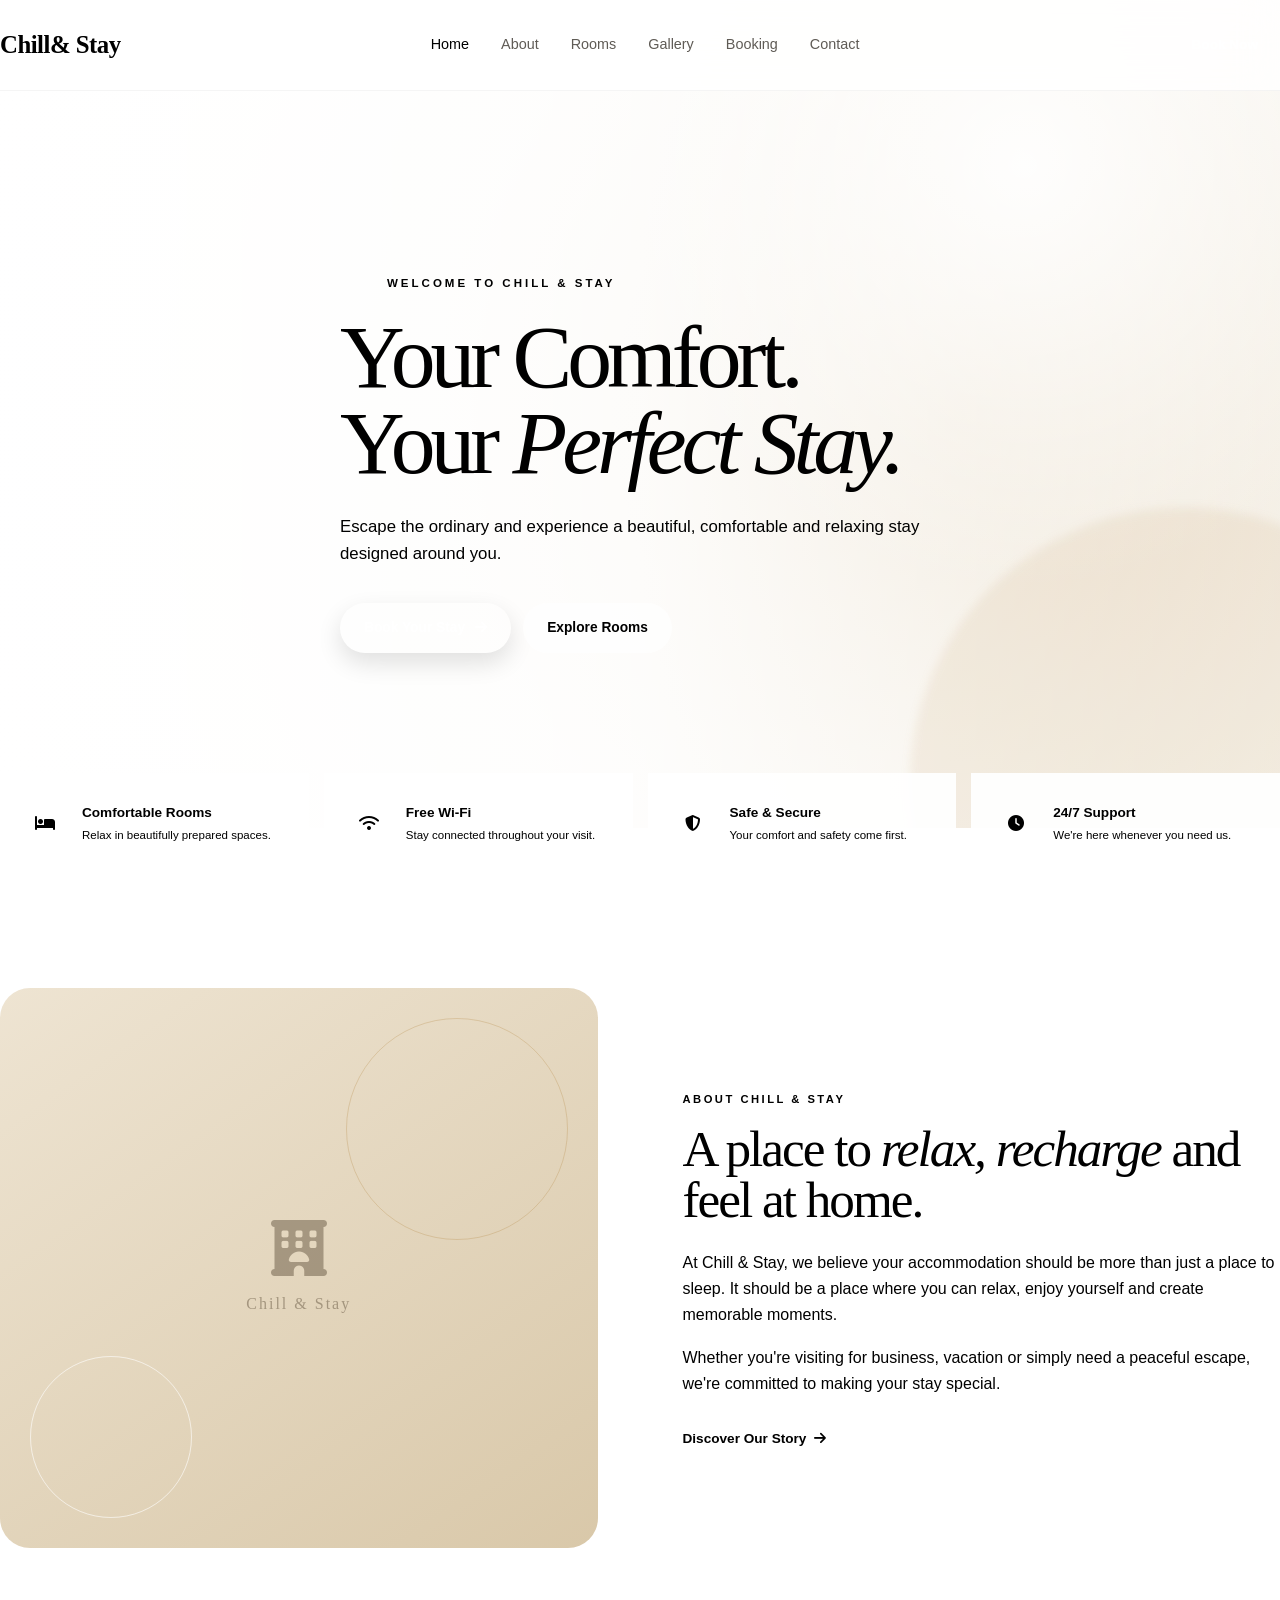
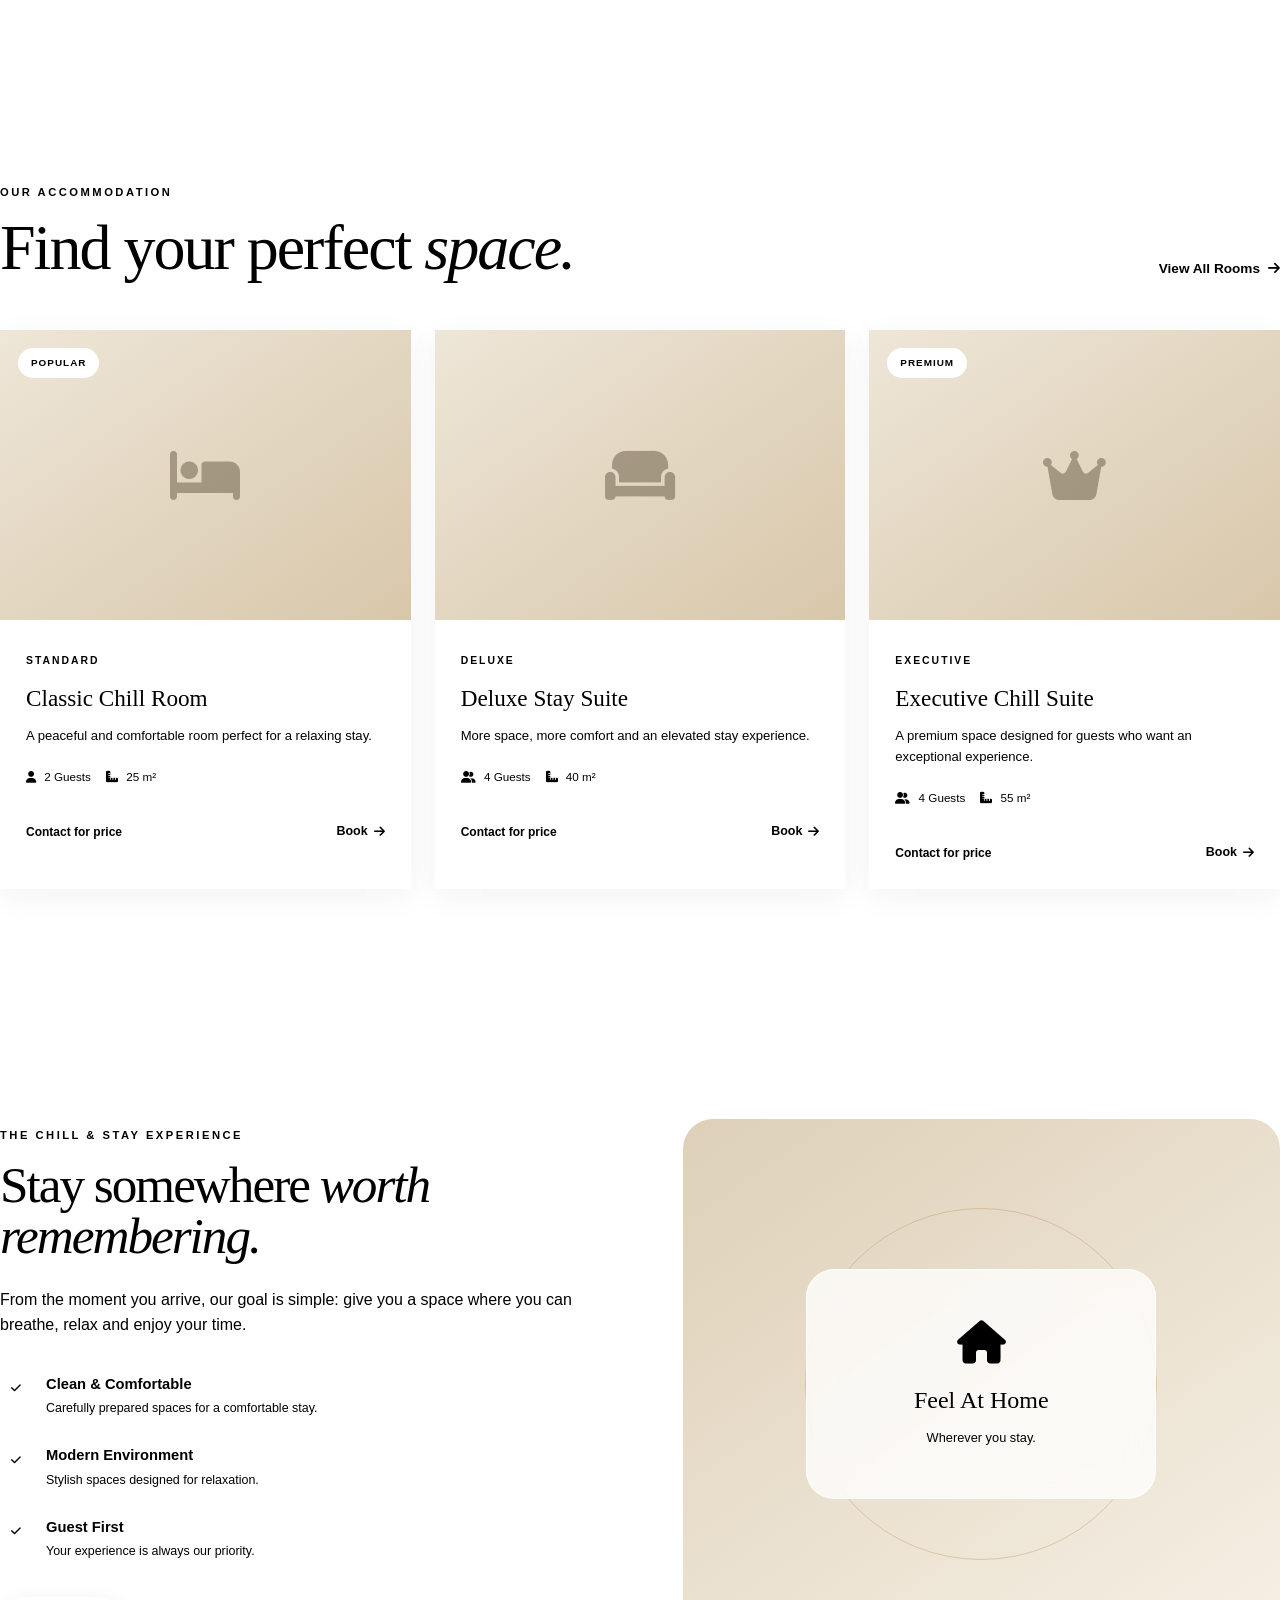
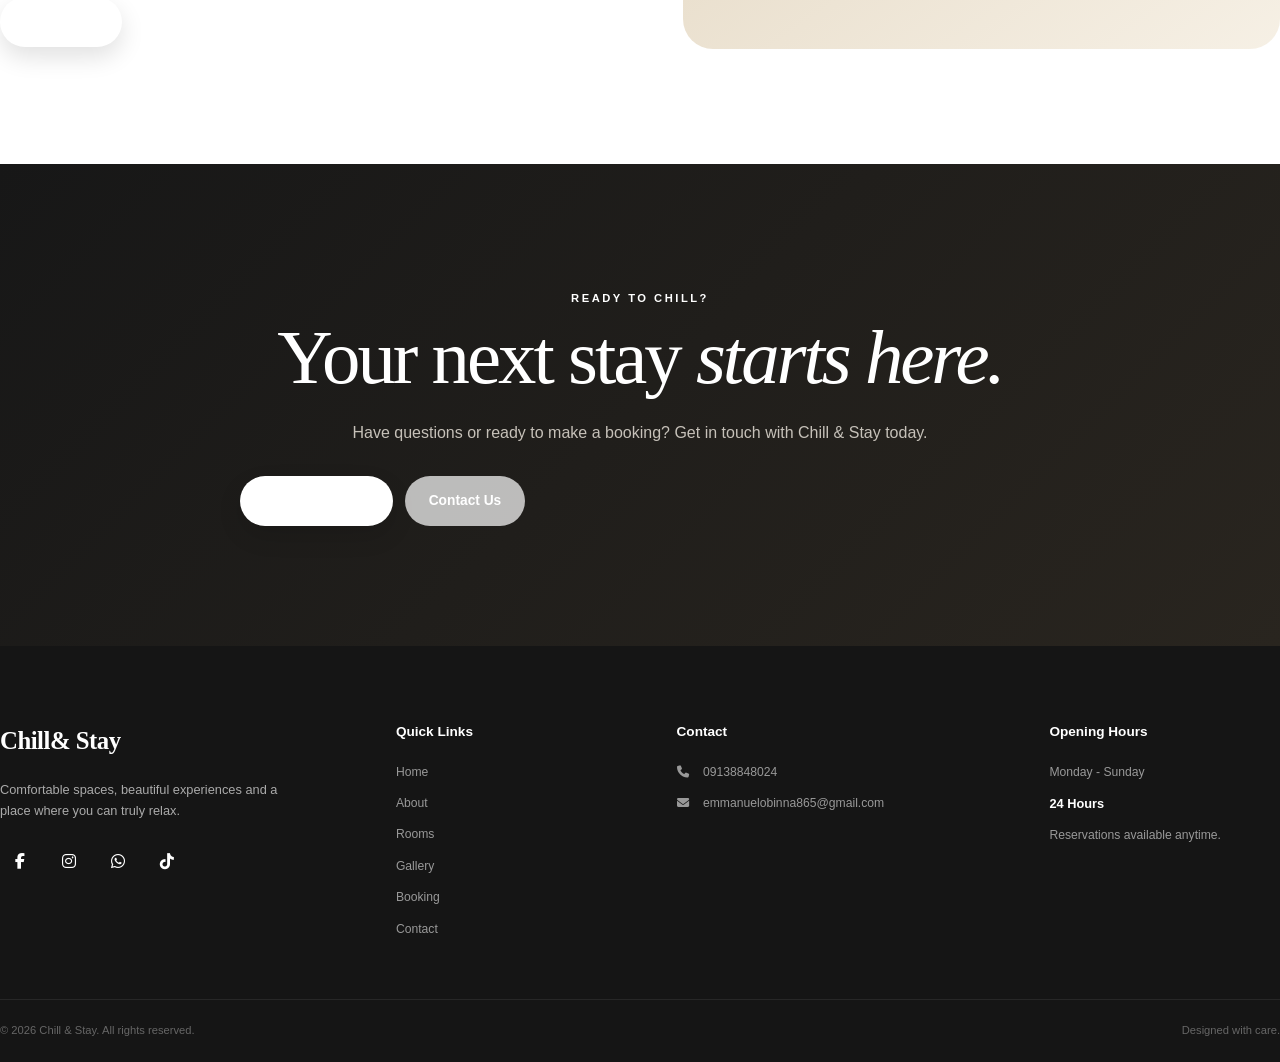
==== commit d6a5d52b: "index.html" ====
--- a/PROJECT/index.html
+++ b/PROJECT/index.html
@@ -1,4 +1,4 @@
-```html
+
 <!DOCTYPE html>
 <html lang="en">
 
